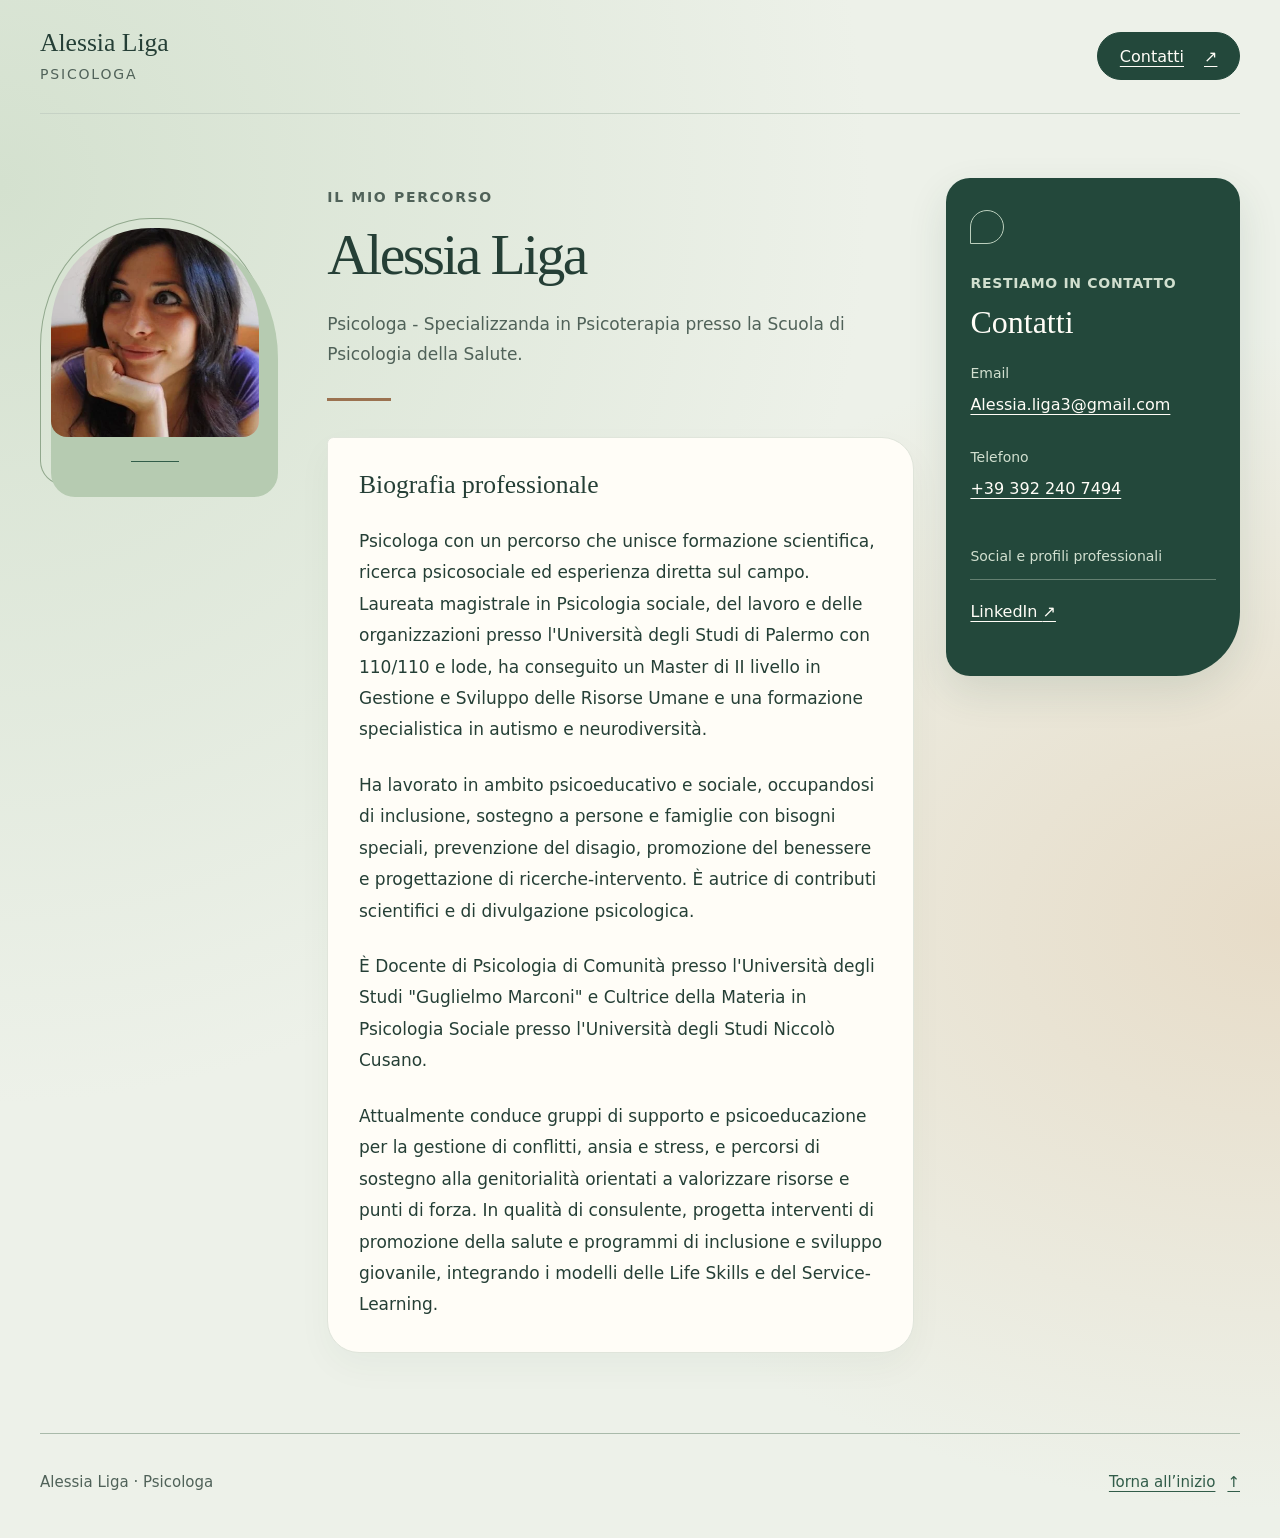
==== src/main/resources/static/index.html @ f7a35249 "Refine visual design and improve accessibility and image performance" ====
<!DOCTYPE html>
<html lang="it">
<head>
    <meta charset="UTF-8">
    <meta name="viewport" content="width=device-width, initial-scale=1.0">
    <meta name="description" content="Alessia Liga, Psicologa e Specializzanda in Psicoterapia presso la Scuola di Psicologia della Salute. Biografia professionale e contatti.">
    <title>Alessia Liga | Psicologa</title>
    <link rel="stylesheet" href="assets/css/style.css">
</head>

<body>

    <a class="skip-link" href="#biografia">Vai alla biografia</a>

    <header class="site-header page-width">
        <a class="wordmark" href="./" aria-label="Alessia Liga, pagina iniziale">Alessia Liga<span>Psicologa</span></a>
        <a class="contact-shortcut" href="#contatti">Contatti <span aria-hidden="true">↗</span></a>
    </header>

    <main class="profile page-width" id="contenuto">
        <figure class="portrait">
            <picture>
                <source srcset="assets/images/alessia-liga.webp" type="image/webp">
                <img src="assets/images/alessia-liga.jpg" alt="Ritratto di Alessia Liga" width="400" height="400" fetchpriority="high" decoding="async">
            </picture>
        </figure>

        <article class="biography" aria-labelledby="nome">
            <header class="profile-heading">
                <p class="eyebrow">Il mio percorso</p>
                <h1 id="nome">Alessia Liga</h1>
                <p class="qualification">Psicologa - Specializzanda in Psicoterapia presso la Scuola di Psicologia della Salute.</p>
            </header>

            <section id="biografia" aria-labelledby="titolo-biografia" tabindex="-1">
                <h2 id="titolo-biografia">Biografia professionale</h2>
                <p>Psicologa con un percorso che unisce formazione scientifica, ricerca psicosociale ed esperienza diretta sul campo. Laureata magistrale in Psicologia sociale, del lavoro e delle organizzazioni presso l'Università degli Studi di Palermo con 110/110 e lode, ha conseguito un Master di II livello in Gestione e Sviluppo delle Risorse Umane e una formazione specialistica in autismo e neurodiversità.</p>
                <p>Ha lavorato in ambito psicoeducativo e sociale, occupandosi di inclusione, sostegno a persone e famiglie con bisogni speciali, prevenzione del disagio, promozione del benessere e progettazione di ricerche-intervento. È autrice di contributi scientifici e di divulgazione psicologica.</p>
                <p>È Docente di Psicologia di Comunità presso l'Università degli Studi "Guglielmo Marconi" e Cultrice della Materia in Psicologia Sociale presso l'Università degli Studi Niccolò Cusano.</p>
                <p>Attualmente conduce gruppi di supporto e psicoeducazione per la gestione di conflitti, ansia e stress, e percorsi di sostegno alla genitorialità orientati a valorizzare risorse e punti di forza. In qualità di consulente, progetta interventi di promozione della salute e programmi di inclusione e sviluppo giovanile, integrando i modelli delle Life Skills e del Service-Learning.</p>
            </section>
        </article>

        <aside class="contacts" id="contatti" aria-labelledby="titolo-contatti" tabindex="-1">
            <p class="eyebrow">Restiamo in contatto</p>
            <h2 id="titolo-contatti">Contatti</h2>
            <dl class="contact-list">
                <div><dt>Email</dt><dd><a href="mailto:Alessia.liga3@gmail.com">Alessia.liga3@gmail.com</a></dd></div>
                <div><dt>Telefono</dt><dd><a href="tel:+393922407494">+39 392 240 7494</a></dd></div>
            </dl>
            <h3>Social e profili professionali</h3>
            <ul class="social-list">
                <li><a href="https://www.linkedin.com/in/alessia-liga-a057b985/">LinkedIn <span aria-hidden="true">↗</span></a></li>
            </ul>
        </aside>
    </main>

    <footer class="site-footer page-width">
        <p>Alessia Liga <span aria-hidden="true">·</span> Psicologa</p>
        <a href="#nome">Torna all’inizio <span aria-hidden="true">↑</span></a>
    </footer>

</body>
</html>
---- src/main/resources/static/assets/css/style.css ----
﻿:root {
 color-scheme: light;
 --background: #edf1e9;
 --surface: #fffdf7;
 --text: #253f36;
 --muted: #506259;
 --accent: #315c49;
 --border: #c6d2c5;
 --forest: #23483b;
 font-family: system-ui, -apple-system, "Segoe UI", sans-serif;
 color: var(--text);
 background: var(--background);
 font-synthesis: none;
}
* { box-sizing: border-box; }
body { margin: 0; background: radial-gradient(ellipse at 0 12%, #d4e1cf 0, transparent 48%), radial-gradient(ellipse at 100% 60%, #e7dcc8 0, transparent 45%); }
a { color: var(--accent); text-underline-offset: .25em; text-decoration-thickness: 1px; }
a:hover { text-decoration-thickness: 2px; }
:focus-visible { outline: 3px solid currentColor; outline-offset: 5px; }
[id] { scroll-margin-top: 9rem; }
.page-width { width: min(100% - 5rem, 80rem); margin-inline: auto; }
.skip-link { position: fixed; top: 1rem; left: 1rem; z-index: 10; padding: 1rem; background: var(--forest); color: white; transform: translateY(-200%); }
.skip-link:focus { transform: translateY(0); }
.site-header { display: flex; flex-wrap: wrap; align-items: center; justify-content: space-between; gap: 1rem; padding-block: 1.75rem; border-bottom: 1px solid var(--border); }
.wordmark { font: 1.6rem/1.2 Georgia, serif; color: var(--text); text-decoration: none; }
.wordmark span { display: block; margin-top: .4rem; font: .875rem/1.4 system-ui, sans-serif; letter-spacing: .13em; text-transform: uppercase; color: var(--muted); }
.contact-shortcut { display: inline-flex; align-items: center; gap: 1.25rem; min-height: 48px; padding: .7rem 1.35rem; border: 1px solid var(--forest); border-radius: 100px; background: var(--forest); color: #fffdf7; font-size: 1rem; }
.contact-shortcut:hover { background: #315c49; }
.profile { display: grid; grid-template-columns: minmax(0, 1fr) minmax(0, 2.3fr) minmax(0, 1.15fr); gap: clamp(1.5rem, 2.5vw, 2.5rem); align-items: start; padding-block: 4rem 5rem; }
.profile > * { min-width: 0; }
.portrait { position: relative; isolation: isolate; width: 90%; margin: 2.5rem 0 0; padding: .6rem; border: 1px solid #91a88d; border-radius: 48% 48% 1.5rem 1.5rem; }
.portrait::before { content: ''; position: absolute; z-index: -1; inset: .8rem -.6rem -.8rem .6rem; border-radius: inherit; background: #b6cbb1; }
.portrait::after { content: ''; display: block; width: 3rem; height: 1px; background: var(--accent); margin: 1.5rem auto .8rem; }
.portrait img { display: block; width: 100%; height: auto; aspect-ratio: 1; border-radius: 48% 48% 1rem 1rem; }
.eyebrow { margin: 0 0 1rem; color: var(--muted); font-size: .875rem; font-weight: 600; letter-spacing: .12em; text-transform: uppercase; line-height: 1.6; }
h1, h2 { font-family: Georgia, "Times New Roman", serif; font-weight: 400; }
h1 { margin: 0 0 1.5rem; font-size: clamp(2.75rem, 4.5vw, 4.2rem); letter-spacing: -.045em; line-height: 1.08; }
.qualification { margin: 0; color: var(--muted); font-size: 1.0625rem; line-height: 1.75; }
.profile-heading { padding: .5rem 0 2.25rem; }
.profile-heading::after { content: ''; display: block; width: 4rem; height: 3px; background: #9b7250; margin-top: 1.75rem; }
.biography section { padding: clamp(1.25rem, 2.4vw, 2rem); border: 1px solid #e0e5db; border-radius: .4rem 2rem 2rem 2rem; background: var(--surface); box-shadow: 0 14px 35px rgb(35 72 59 / 4%); }
.biography h2 { font-size: 1.6rem; margin: 0 0 1.5rem; line-height: 1.3; }
.biography section p { font-size: 1.0625rem; line-height: 1.85; margin: 0 0 1.5rem; }
.biography section p:last-child { margin-bottom: 0; }
.contacts { position: relative; padding: 2rem 1.5rem; border-radius: 1.5rem 1.5rem 4rem 1.5rem; background: var(--forest); color: #fffdf7; overflow-wrap: anywhere; box-shadow: 0 16px 40px rgb(35 72 59 / 12%); }
.contacts::before { content: ''; display: block; width: 2rem; height: 2rem; border: 1px solid #bbcfbd; border-radius: 50% 50% 50% 0; margin-bottom: 1.75rem; }
.contacts .eyebrow { color: #d1dfcf; letter-spacing: .05em; margin-bottom: .6rem; }
.contacts h2 { font-size: 2rem; margin: 0 0 1rem; }
.contacts a { color: #fffdf7; }
.contact-list { margin: 1.5rem 0 2rem; }
.contact-list > div + div { margin-top: 1.25rem; }
.contact-list dt { font-weight: 500; color: #d1dfcf; font-size: .875rem; }
.contact-list dd { margin: 0; font-size: 1rem; line-height: 1.6; }
.contacts h3 { margin: 0; font-size: .875rem; font-weight: 500; line-height: 1.6; color: #d1dfcf; }
.social-list { margin: .75rem 0 0; padding: 0; list-style: none; }
.social-list li { padding-block: .5rem; border-top: 1px solid #648071; font-size: 1rem; line-height: 1.5; }
.contact-list a, .social-list a { display: block; align-content: center; min-height: 48px; max-width: 100%; padding-block: .6rem; overflow-wrap: anywhere; }
.site-footer { display: flex; justify-content: space-between; align-items: center; flex-wrap: wrap; gap: 1rem; padding-block: 1.5rem 2rem; border-top: 1px solid #a9baaa; font-size: .9375rem; color: var(--muted); }
.site-footer p { margin: 0; }
.site-footer a { display: inline-flex; align-items: center; gap: .75rem; min-height: 48px; }
@media (max-width: 68.75rem) {
 .profile { grid-template-columns: minmax(0, 1fr) minmax(0, 2.3fr); padding-top: 3rem; }
 .contacts { grid-column: 1 / -1; padding: 2rem; }
 .contact-list { display: flex; flex-wrap: wrap; gap: 1.5rem 3rem; }
 .contact-list > div + div { margin-top: 0; }
 .social-list { display: grid; grid-template-columns: repeat(auto-fit, minmax(min(100%, 12rem), 1fr)); gap: 1.5rem; }
}
@media (max-width: 47.5rem) {
 .page-width { width: calc(100% - 2.5rem); }
 .site-header { position: sticky; top: 0; z-index: 2; padding-block: .85rem; background: var(--background); box-shadow: 0 0 0 1.25rem var(--background); }
 .wordmark { font-size: 1.25rem; }
 .wordmark span { font-size: .875rem; }
 .contact-shortcut { gap: .5rem; padding-inline: 1rem; }
 .profile { grid-template-columns: minmax(0, 1fr); gap: 2.25rem; padding-block: 2rem 3rem; }
 .portrait { width: min(85%, 17rem); margin: .5rem auto 1rem; }
 .profile-heading { padding-bottom: 2rem; }
 h1 { font-size: clamp(2.6rem, 10vw, 3.5rem); }
 .contacts { grid-column: auto; padding: 1.75rem; }
 .contact-list { display: block; }
 .contact-list > div + div { margin-top: 1.25rem; }
 .social-list { display: block; }
 .site-footer { align-items: flex-start; }
}
@media (max-width: 25rem) { .site-header { position: static; } }
@media (prefers-reduced-motion: no-preference) { html { scroll-behavior: smooth; } a { transition: background-color .15s, color .15s; } }
@media (forced-colors: active) { .contacts, .biography section { border: 1px solid CanvasText; } .portrait::before, .portrait::after { display: none; } }
@media print {
 body { background: white; }
 .site-header, .skip-link, .site-footer a { display: none; }
 .page-width { width: 100%; }
 .profile { display: block; padding: 0; }
 .portrait { width: 10rem; margin: 0 0 2rem; }
 .biography section, .contacts { background: white; color: black; box-shadow: none; border: 1px solid #555; }
 .contacts { margin-top: 2rem; break-inside: avoid; }
 .contacts a, .contacts .eyebrow, .contacts dt, .contacts h3 { color: black; }
}
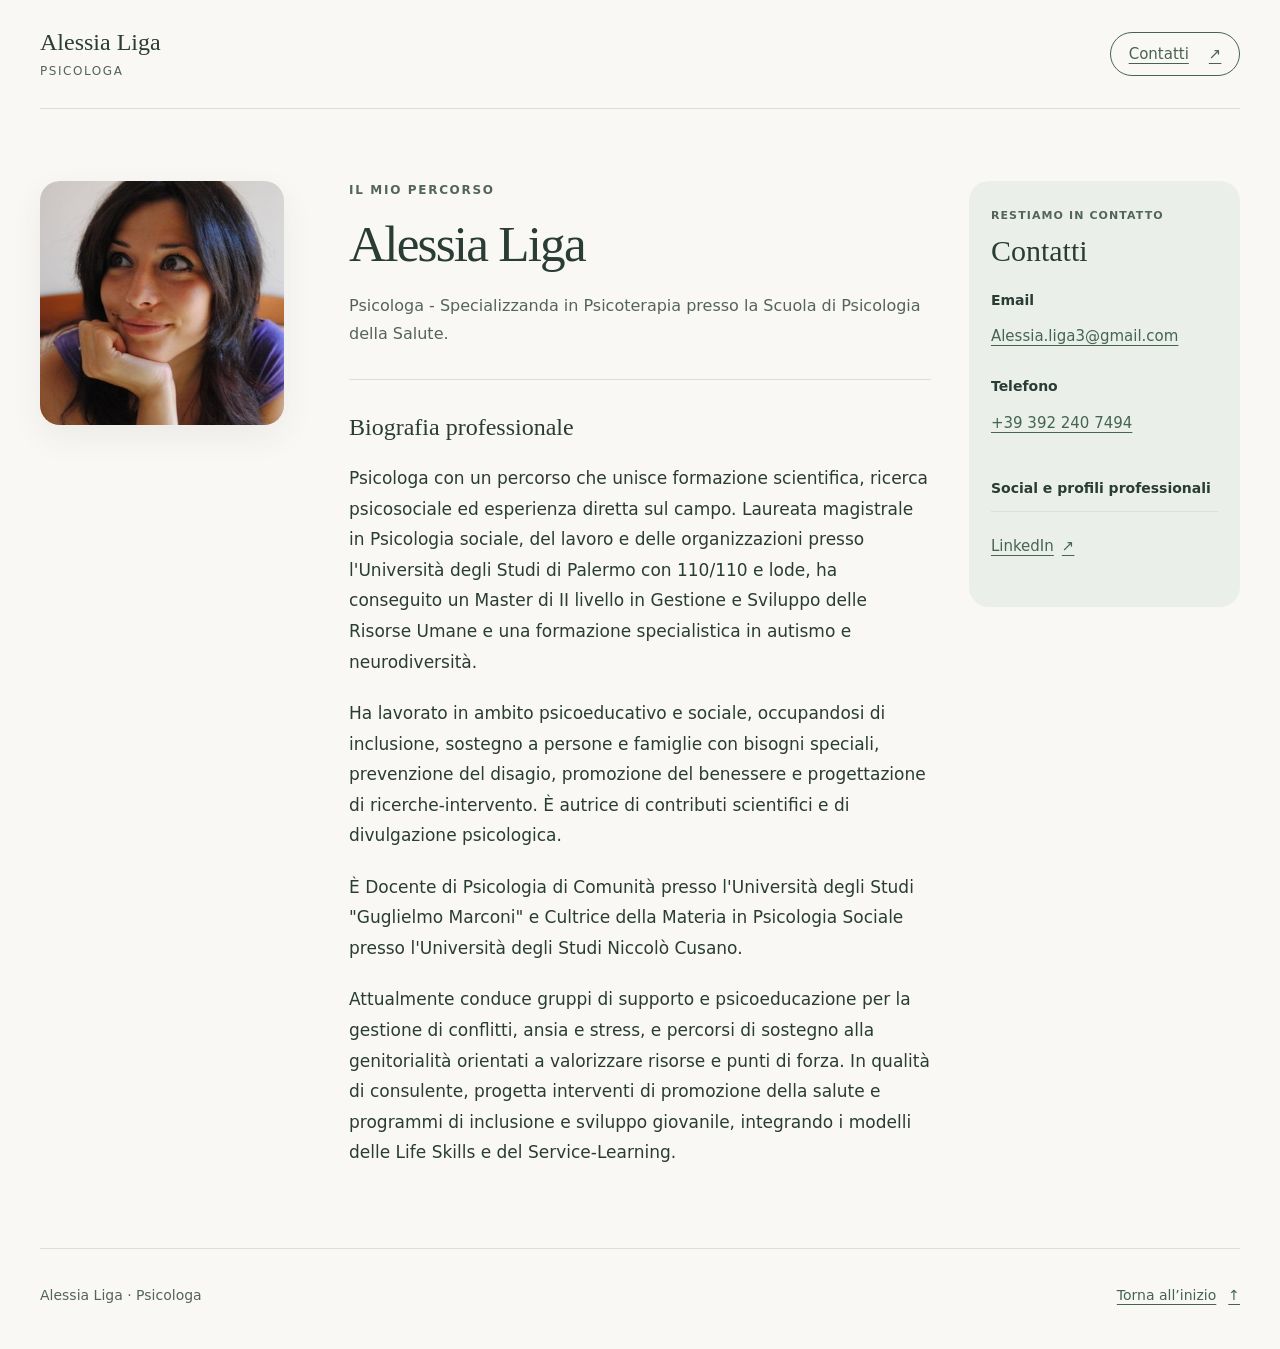
==== commit 0d614ad5: "Revert "Refine visual design and improve accessibility and image performance" This reverts commit f7" ====
--- a/src/main/resources/static/index.html
+++ b/src/main/resources/static/index.html
@@ -19,10 +19,7 @@
 
     <main class="profile page-width" id="contenuto">
         <figure class="portrait">
-            <picture>
-                <source srcset="assets/images/alessia-liga.webp" type="image/webp">
-                <img src="assets/images/alessia-liga.jpg" alt="Ritratto di Alessia Liga" width="400" height="400" fetchpriority="high" decoding="async">
-            </picture>
+            <img src="assets/images/alessia-liga.jpg" alt="Alessia Liga" width="400" height="400" fetchpriority="high">
         </figure>
 
         <article class="biography" aria-labelledby="nome">
--- a/src/main/resources/static/assets/css/style.css
+++ b/src/main/resources/static/assets/css/style.css
@@ -1,96 +1,158 @@
-﻿:root {
- color-scheme: light;
- --background: #edf1e9;
- --surface: #fffdf7;
- --text: #253f36;
- --muted: #506259;
- --accent: #315c49;
- --border: #c6d2c5;
- --forest: #23483b;
- font-family: system-ui, -apple-system, "Segoe UI", sans-serif;
- color: var(--text);
- background: var(--background);
- font-synthesis: none;
+:root {
+    color-scheme: light;
+    --background: #faf8f4;
+    --surface: #eaf0e9;
+    --text: #293c35;
+    --muted: #53645d;
+    --accent: #456454;
+    --border: #d8e0d8;
+    font-family: system-ui, -apple-system, "Segoe UI", sans-serif;
+    color: var(--text);
+    background: var(--background);
+    font-synthesis: none;
 }
+
 * { box-sizing: border-box; }
-body { margin: 0; background: radial-gradient(ellipse at 0 12%, #d4e1cf 0, transparent 48%), radial-gradient(ellipse at 100% 60%, #e7dcc8 0, transparent 45%); }
-a { color: var(--accent); text-underline-offset: .25em; text-decoration-thickness: 1px; }
+body { margin: 0; }
+a { color: var(--accent); text-underline-offset: .25em; }
 a:hover { text-decoration-thickness: 2px; }
-:focus-visible { outline: 3px solid currentColor; outline-offset: 5px; }
-[id] { scroll-margin-top: 9rem; }
-.page-width { width: min(100% - 5rem, 80rem); margin-inline: auto; }
-.skip-link { position: fixed; top: 1rem; left: 1rem; z-index: 10; padding: 1rem; background: var(--forest); color: white; transform: translateY(-200%); }
+:focus-visible { outline: 2px solid var(--accent); outline-offset: 6px; }
+[id] { scroll-margin-top: 7rem; }
+.page-width { width: min(100% - 5rem, 77.5rem); margin-inline: auto; }
+
+.skip-link {
+    position: fixed;
+    top: 1rem;
+    left: 1rem;
+    z-index: 10;
+    padding: .8rem 1rem;
+    background: var(--text);
+    color: white;
+    transform: translateY(-200%);
+}
 .skip-link:focus { transform: translateY(0); }
-.site-header { display: flex; flex-wrap: wrap; align-items: center; justify-content: space-between; gap: 1rem; padding-block: 1.75rem; border-bottom: 1px solid var(--border); }
-.wordmark { font: 1.6rem/1.2 Georgia, serif; color: var(--text); text-decoration: none; }
-.wordmark span { display: block; margin-top: .4rem; font: .875rem/1.4 system-ui, sans-serif; letter-spacing: .13em; text-transform: uppercase; color: var(--muted); }
-.contact-shortcut { display: inline-flex; align-items: center; gap: 1.25rem; min-height: 48px; padding: .7rem 1.35rem; border: 1px solid var(--forest); border-radius: 100px; background: var(--forest); color: #fffdf7; font-size: 1rem; }
-.contact-shortcut:hover { background: #315c49; }
-.profile { display: grid; grid-template-columns: minmax(0, 1fr) minmax(0, 2.3fr) minmax(0, 1.15fr); gap: clamp(1.5rem, 2.5vw, 2.5rem); align-items: start; padding-block: 4rem 5rem; }
+
+.site-header {
+    display: flex;
+    flex-wrap: wrap;
+    align-items: center;
+    justify-content: space-between;
+    gap: 1rem;
+    padding-block: 1.75rem;
+    border-bottom: 1px solid var(--border);
+}
+.wordmark {
+    font: 1.5rem/1.2 Georgia, "Times New Roman", serif;
+    color: var(--text);
+    text-decoration: none;
+}
+.wordmark span {
+    display: block;
+    margin-top: .4rem;
+    font: .75rem/1.4 system-ui, sans-serif;
+    letter-spacing: .13em;
+    text-transform: uppercase;
+    color: var(--muted);
+}
+.contact-shortcut {
+    display: inline-flex;
+    align-items: center;
+    gap: 1.25rem;
+    min-height: 44px;
+    padding: .6rem 1.1rem;
+    border: 1px solid var(--accent);
+    border-radius: 100px;
+    font-size: .9375rem;
+}
+.contact-shortcut:hover { background: var(--surface); }
+
+.profile {
+    display: grid;
+    grid-template-columns: minmax(0, 1fr) minmax(0, 2.15fr) minmax(0, 1fr);
+    gap: clamp(1.5rem, 3vw, 2.5rem);
+    align-items: start;
+    padding-block: 4.5rem 5rem;
+}
 .profile > * { min-width: 0; }
-.portrait { position: relative; isolation: isolate; width: 90%; margin: 2.5rem 0 0; padding: .6rem; border: 1px solid #91a88d; border-radius: 48% 48% 1.5rem 1.5rem; }
-.portrait::before { content: ''; position: absolute; z-index: -1; inset: .8rem -.6rem -.8rem .6rem; border-radius: inherit; background: #b6cbb1; }
-.portrait::after { content: ''; display: block; width: 3rem; height: 1px; background: var(--accent); margin: 1.5rem auto .8rem; }
-.portrait img { display: block; width: 100%; height: auto; aspect-ratio: 1; border-radius: 48% 48% 1rem 1rem; }
-.eyebrow { margin: 0 0 1rem; color: var(--muted); font-size: .875rem; font-weight: 600; letter-spacing: .12em; text-transform: uppercase; line-height: 1.6; }
+.portrait { width: 90%; margin: 0; }
+.portrait img {
+    display: block;
+    width: 100%;
+    height: auto;
+    aspect-ratio: 1;
+    border-radius: 1.25rem;
+    box-shadow: 0 12px 32px rgb(41 60 53 / 7%);
+}
+.eyebrow {
+    margin: 0 0 1rem;
+    color: var(--muted);
+    font-size: .75rem;
+    font-weight: 600;
+    letter-spacing: .14em;
+    text-transform: uppercase;
+    line-height: 1.6;
+}
 h1, h2 { font-family: Georgia, "Times New Roman", serif; font-weight: 400; }
-h1 { margin: 0 0 1.5rem; font-size: clamp(2.75rem, 4.5vw, 4.2rem); letter-spacing: -.045em; line-height: 1.08; }
-.qualification { margin: 0; color: var(--muted); font-size: 1.0625rem; line-height: 1.75; }
-.profile-heading { padding: .5rem 0 2.25rem; }
-.profile-heading::after { content: ''; display: block; width: 4rem; height: 3px; background: #9b7250; margin-top: 1.75rem; }
-.biography section { padding: clamp(1.25rem, 2.4vw, 2rem); border: 1px solid #e0e5db; border-radius: .4rem 2rem 2rem 2rem; background: var(--surface); box-shadow: 0 14px 35px rgb(35 72 59 / 4%); }
-.biography h2 { font-size: 1.6rem; margin: 0 0 1.5rem; line-height: 1.3; }
-.biography section p { font-size: 1.0625rem; line-height: 1.85; margin: 0 0 1.5rem; }
+h1 {
+    margin: 0 0 1.25rem;
+    font-size: clamp(2.25rem, 4vw, 3.25rem);
+    letter-spacing: -.035em;
+    line-height: 1.1;
+}
+.qualification { margin: 0; color: var(--muted); font-size: 1rem; line-height: 1.7; }
+.profile-heading { padding-bottom: 2rem; margin-bottom: 2rem; border-bottom: 1px solid var(--border); }
+.biography h2 { font-size: 1.5rem; margin: 0 0 1.25rem; line-height: 1.3; }
+.biography section p { font-size: 1.0625rem; line-height: 1.8; margin: 0 0 1.3rem; }
 .biography section p:last-child { margin-bottom: 0; }
-.contacts { position: relative; padding: 2rem 1.5rem; border-radius: 1.5rem 1.5rem 4rem 1.5rem; background: var(--forest); color: #fffdf7; overflow-wrap: anywhere; box-shadow: 0 16px 40px rgb(35 72 59 / 12%); }
-.contacts::before { content: ''; display: block; width: 2rem; height: 2rem; border: 1px solid #bbcfbd; border-radius: 50% 50% 50% 0; margin-bottom: 1.75rem; }
-.contacts .eyebrow { color: #d1dfcf; letter-spacing: .05em; margin-bottom: .6rem; }
-.contacts h2 { font-size: 2rem; margin: 0 0 1rem; }
-.contacts a { color: #fffdf7; }
+
+.contacts { padding: 1.6rem 1.35rem; border-radius: 1.25rem; background: var(--surface); overflow-wrap: anywhere; }
+.contacts .eyebrow { font-size: .6875rem; letter-spacing: .1em; margin-bottom: .6rem; }
+.contacts h2 { font-size: 1.875rem; margin: 0 0 1rem; }
 .contact-list { margin: 1.5rem 0 2rem; }
 .contact-list > div + div { margin-top: 1.25rem; }
-.contact-list dt { font-weight: 500; color: #d1dfcf; font-size: .875rem; }
-.contact-list dd { margin: 0; font-size: 1rem; line-height: 1.6; }
-.contacts h3 { margin: 0; font-size: .875rem; font-weight: 500; line-height: 1.6; color: #d1dfcf; }
+.contact-list dt { font-weight: 600; font-size: .875rem; margin-bottom: .4rem; }
+.contact-list dd { margin: 0; font-size: .9375rem; line-height: 1.6; }
+.contacts h3 { margin: 0; font-size: .875rem; font-weight: 600; line-height: 1.6; }
 .social-list { margin: .75rem 0 0; padding: 0; list-style: none; }
-.social-list li { padding-block: .5rem; border-top: 1px solid #648071; font-size: 1rem; line-height: 1.5; }
-.contact-list a, .social-list a { display: block; align-content: center; min-height: 48px; max-width: 100%; padding-block: .6rem; overflow-wrap: anywhere; }
-.site-footer { display: flex; justify-content: space-between; align-items: center; flex-wrap: wrap; gap: 1rem; padding-block: 1.5rem 2rem; border-top: 1px solid #a9baaa; font-size: .9375rem; color: var(--muted); }
+.social-list li { padding-block: .8rem; border-top: 1px solid var(--border); font-size: .9375rem; line-height: 1.5; }
+.contact-list a, .social-list a { display: inline-flex; align-items: center; min-height: 44px; max-width: 100%; gap: .5rem; overflow-wrap: anywhere; }
+
+.site-footer { display: flex; justify-content: space-between; align-items: center; flex-wrap: wrap; gap: 1rem; padding-block: 1.5rem 2rem; border-top: 1px solid var(--border); font-size: .875rem; color: var(--muted); }
 .site-footer p { margin: 0; }
-.site-footer a { display: inline-flex; align-items: center; gap: .75rem; min-height: 48px; }
+.site-footer a { display: inline-flex; align-items: center; gap: .75rem; min-height: 44px; }
+
 @media (max-width: 68.75rem) {
- .profile { grid-template-columns: minmax(0, 1fr) minmax(0, 2.3fr); padding-top: 3rem; }
- .contacts { grid-column: 1 / -1; padding: 2rem; }
- .contact-list { display: flex; flex-wrap: wrap; gap: 1.5rem 3rem; }
- .contact-list > div + div { margin-top: 0; }
- .social-list { display: grid; grid-template-columns: repeat(auto-fit, minmax(min(100%, 12rem), 1fr)); gap: 1.5rem; }
+    .profile { grid-template-columns: minmax(0, 1fr) minmax(0, 2.15fr); padding-top: 3rem; }
+    .contacts { grid-column: 1 / -1; padding: 2rem; }
+    .contact-list { display: flex; flex-wrap: wrap; gap: 1.5rem 3rem; }
+    .contact-list > div + div { margin-top: 0; }
+    .social-list { display: grid; grid-template-columns: repeat(3, minmax(0, 1fr)); gap: 1.5rem; }
 }
+
 @media (max-width: 47.5rem) {
- .page-width { width: calc(100% - 2.5rem); }
- .site-header { position: sticky; top: 0; z-index: 2; padding-block: .85rem; background: var(--background); box-shadow: 0 0 0 1.25rem var(--background); }
- .wordmark { font-size: 1.25rem; }
- .wordmark span { font-size: .875rem; }
- .contact-shortcut { gap: .5rem; padding-inline: 1rem; }
- .profile { grid-template-columns: minmax(0, 1fr); gap: 2.25rem; padding-block: 2rem 3rem; }
- .portrait { width: min(85%, 17rem); margin: .5rem auto 1rem; }
- .profile-heading { padding-bottom: 2rem; }
- h1 { font-size: clamp(2.6rem, 10vw, 3.5rem); }
- .contacts { grid-column: auto; padding: 1.75rem; }
- .contact-list { display: block; }
- .contact-list > div + div { margin-top: 1.25rem; }
- .social-list { display: block; }
- .site-footer { align-items: flex-start; }
+    .page-width { width: calc(100% - 2.5rem); }
+    .site-header { position: sticky; top: 0; z-index: 2; padding-block: 1rem; background: var(--background); }
+    .wordmark { font-size: 1.25rem; }
+    .contact-shortcut { gap: .75rem; padding-inline: .85rem; }
+    .profile { grid-template-columns: minmax(0, 1fr); gap: 2.25rem; padding-block: 2rem 3rem; }
+    .portrait { width: min(90%, 18rem); margin-inline: auto; }
+    .profile-heading { padding-bottom: 1.5rem; margin-bottom: 1.5rem; }
+    h1 { font-size: 2.5rem; }
+    .contacts { grid-column: auto; padding: 1.5rem; }
+    .contact-list { display: block; }
+    .contact-list > div + div { margin-top: 1.25rem; }
+    .social-list { display: block; }
+    .site-footer { align-items: flex-start; }
 }
-@media (max-width: 25rem) { .site-header { position: static; } }
-@media (prefers-reduced-motion: no-preference) { html { scroll-behavior: smooth; } a { transition: background-color .15s, color .15s; } }
-@media (forced-colors: active) { .contacts, .biography section { border: 1px solid CanvasText; } .portrait::before, .portrait::after { display: none; } }
+
+@media (prefers-reduced-motion: no-preference) {
+    html { scroll-behavior: smooth; }
+}
+
 @media print {
- body { background: white; }
- .site-header, .skip-link, .site-footer a { display: none; }
- .page-width { width: 100%; }
- .profile { display: block; padding: 0; }
- .portrait { width: 10rem; margin: 0 0 2rem; }
- .biography section, .contacts { background: white; color: black; box-shadow: none; border: 1px solid #555; }
- .contacts { margin-top: 2rem; break-inside: avoid; }
- .contacts a, .contacts .eyebrow, .contacts dt, .contacts h3 { color: black; }
+    .site-header, .skip-link, .site-footer a { display: none; }
+    .page-width { width: 100%; }
+    .profile { display: block; padding: 0; }
+    .portrait { width: 10rem; margin: 0 0 2rem; }
+    .contacts { margin-top: 2rem; break-inside: avoid; }
 }
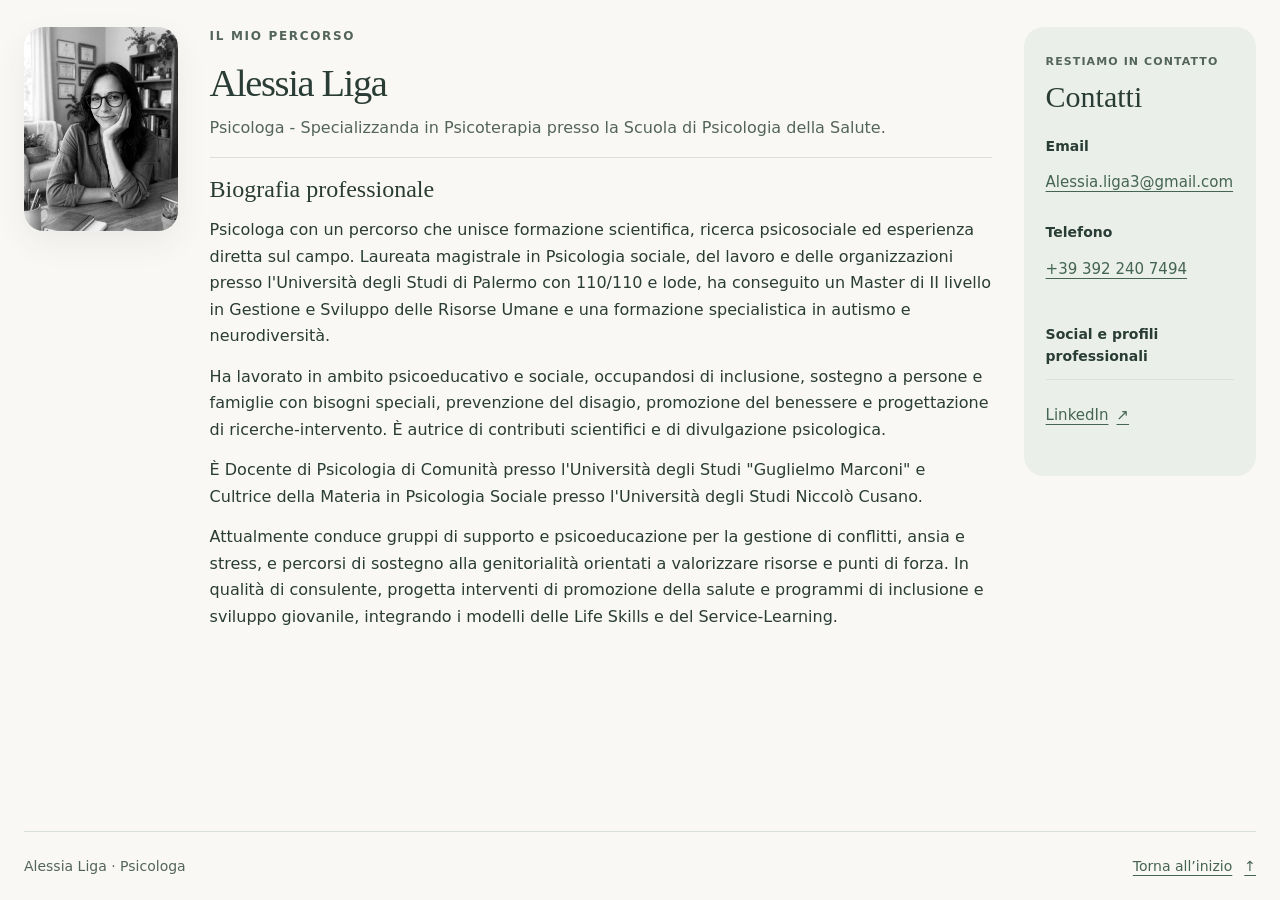
==== commit 65992dd3: "Use black-and-white portrait and compact headerless desktop layout" ====
--- a/src/main/resources/static/index.html
+++ b/src/main/resources/static/index.html
@@ -12,14 +12,9 @@
 
     <a class="skip-link" href="#biografia">Vai alla biografia</a>
 
-    <header class="site-header page-width">
-        <a class="wordmark" href="./" aria-label="Alessia Liga, pagina iniziale">Alessia Liga<span>Psicologa</span></a>
-        <a class="contact-shortcut" href="#contatti">Contatti <span aria-hidden="true">↗</span></a>
-    </header>
-
-    <main class="profile page-width" id="contenuto">
+<main class="profile page-width" id="contenuto">
         <figure class="portrait">
-            <img src="assets/images/alessia-liga.jpg" alt="Alessia Liga" width="400" height="400" fetchpriority="high">
+            <img src="assets/images/alessia-liga-bn.jpeg" alt="Alessia Liga" width="1207" height="1600" fetchpriority="high">
         </figure>
 
         <article class="biography" aria-labelledby="nome">
--- a/src/main/resources/static/assets/css/style.css
+++ b/src/main/resources/static/assets/css/style.css
@@ -13,12 +13,12 @@
 }
 
 * { box-sizing: border-box; }
-body { margin: 0; }
+body { margin: 0; min-height: 100svh; display: flex; flex-direction: column; }
 a { color: var(--accent); text-underline-offset: .25em; }
 a:hover { text-decoration-thickness: 2px; }
 :focus-visible { outline: 2px solid var(--accent); outline-offset: 6px; }
-[id] { scroll-margin-top: 7rem; }
-.page-width { width: min(100% - 5rem, 77.5rem); margin-inline: auto; }
+[id] { scroll-margin-top: 1rem; }
+.page-width { width: min(100% - 3rem, 96rem); margin-inline: auto; }
 
 .skip-link {
     position: fixed;
@@ -32,54 +32,21 @@
 }
 .skip-link:focus { transform: translateY(0); }
 
-.site-header {
-    display: flex;
-    flex-wrap: wrap;
-    align-items: center;
-    justify-content: space-between;
-    gap: 1rem;
-    padding-block: 1.75rem;
-    border-bottom: 1px solid var(--border);
-}
-.wordmark {
-    font: 1.5rem/1.2 Georgia, "Times New Roman", serif;
-    color: var(--text);
-    text-decoration: none;
-}
-.wordmark span {
-    display: block;
-    margin-top: .4rem;
-    font: .75rem/1.4 system-ui, sans-serif;
-    letter-spacing: .13em;
-    text-transform: uppercase;
-    color: var(--muted);
-}
-.contact-shortcut {
-    display: inline-flex;
-    align-items: center;
-    gap: 1.25rem;
-    min-height: 44px;
-    padding: .6rem 1.1rem;
-    border: 1px solid var(--accent);
-    border-radius: 100px;
-    font-size: .9375rem;
-}
-.contact-shortcut:hover { background: var(--surface); }
-
 .profile {
     display: grid;
-    grid-template-columns: minmax(0, 1fr) minmax(0, 2.15fr) minmax(0, 1fr);
-    gap: clamp(1.5rem, 3vw, 2.5rem);
+    grid-template-columns: clamp(8rem, 12vw, 11rem) minmax(0, 1fr) 14.5rem;
+    gap: clamp(1.25rem, 2.5vw, 2rem);
     align-items: start;
-    padding-block: 4.5rem 5rem;
+    padding-block: clamp(1rem, 3vh, 2.5rem);
+    flex: 1;
 }
 .profile > * { min-width: 0; }
-.portrait { width: 90%; margin: 0; }
+.portrait { width: 100%; max-width: 10.5rem; margin: 0; }
 .portrait img {
     display: block;
     width: 100%;
     height: auto;
-    aspect-ratio: 1;
+
     border-radius: 1.25rem;
     box-shadow: 0 12px 32px rgb(41 60 53 / 7%);
 }
@@ -94,15 +61,15 @@
 }
 h1, h2 { font-family: Georgia, "Times New Roman", serif; font-weight: 400; }
 h1 {
-    margin: 0 0 1.25rem;
-    font-size: clamp(2.25rem, 4vw, 3.25rem);
+    margin: 0 0 .75rem;
+    font-size: clamp(2rem, 3vw, 2.75rem);
     letter-spacing: -.035em;
     line-height: 1.1;
 }
-.qualification { margin: 0; color: var(--muted); font-size: 1rem; line-height: 1.7; }
-.profile-heading { padding-bottom: 2rem; margin-bottom: 2rem; border-bottom: 1px solid var(--border); }
-.biography h2 { font-size: 1.5rem; margin: 0 0 1.25rem; line-height: 1.3; }
-.biography section p { font-size: 1.0625rem; line-height: 1.8; margin: 0 0 1.3rem; }
+.qualification { margin: 0; color: var(--muted); font-size: 1rem; line-height: 1.55; }
+.profile-heading { padding-bottom: 1rem; margin-bottom: 1rem; border-bottom: 1px solid var(--border); }
+.biography h2 { font-size: 1.5rem; margin: 0 0 .75rem; line-height: 1.3; }
+.biography section p { font-size: 1rem; line-height: 1.65; margin: 0 0 .9rem; }
 .biography section p:last-child { margin-bottom: 0; }
 
 .contacts { padding: 1.6rem 1.35rem; border-radius: 1.25rem; background: var(--surface); overflow-wrap: anywhere; }
@@ -117,32 +84,29 @@
 .social-list li { padding-block: .8rem; border-top: 1px solid var(--border); font-size: .9375rem; line-height: 1.5; }
 .contact-list a, .social-list a { display: inline-flex; align-items: center; min-height: 44px; max-width: 100%; gap: .5rem; overflow-wrap: anywhere; }
 
-.site-footer { display: flex; justify-content: space-between; align-items: center; flex-wrap: wrap; gap: 1rem; padding-block: 1.5rem 2rem; border-top: 1px solid var(--border); font-size: .875rem; color: var(--muted); }
+.site-footer { display: flex; justify-content: space-between; align-items: center; flex-wrap: wrap; gap: 1rem; padding-block: .75rem; border-top: 1px solid var(--border); font-size: .875rem; color: var(--muted); }
 .site-footer p { margin: 0; }
 .site-footer a { display: inline-flex; align-items: center; gap: .75rem; min-height: 44px; }
 
-@media (max-width: 68.75rem) {
-    .profile { grid-template-columns: minmax(0, 1fr) minmax(0, 2.15fr); padding-top: 3rem; }
-    .contacts { grid-column: 1 / -1; padding: 2rem; }
-    .contact-list { display: flex; flex-wrap: wrap; gap: 1.5rem 3rem; }
-    .contact-list > div + div { margin-top: 0; }
-    .social-list { display: grid; grid-template-columns: repeat(3, minmax(0, 1fr)); gap: 1.5rem; }
+@media (max-width: 62rem) {
+    .profile { grid-template-columns: minmax(0, 1fr); gap: 1.5rem; }
+    .portrait { width: min(65%, 10rem); margin-inline: auto; }
+    .biography section p { line-height: 1.55; }
+    .site-footer { align-items: flex-start; }
 }
 
-@media (max-width: 47.5rem) {
-    .page-width { width: calc(100% - 2.5rem); }
-    .site-header { position: sticky; top: 0; z-index: 2; padding-block: 1rem; background: var(--background); }
-    .wordmark { font-size: 1.25rem; }
-    .contact-shortcut { gap: .75rem; padding-inline: .85rem; }
-    .profile { grid-template-columns: minmax(0, 1fr); gap: 2.25rem; padding-block: 2rem 3rem; }
-    .portrait { width: min(90%, 18rem); margin-inline: auto; }
-    .profile-heading { padding-bottom: 1.5rem; margin-bottom: 1.5rem; }
-    h1 { font-size: 2.5rem; }
-    .contacts { grid-column: auto; padding: 1.5rem; }
-    .contact-list { display: block; }
-    .contact-list > div + div { margin-top: 1.25rem; }
-    .social-list { display: block; }
-    .site-footer { align-items: flex-start; }
+@media (min-width: 62.01rem) and (max-height: 720px), (min-width: 62.01rem) and (max-width: 75rem) {
+    .profile { padding-block: 1rem; gap: 1.25rem; }
+    .profile-heading { padding-bottom: .6rem; margin-bottom: .6rem; }
+    h1 { font-size: 2rem; margin-bottom: .5rem; }
+    .eyebrow { margin-bottom: .4rem; }
+    .biography h2 { margin-bottom: .6rem; font-size: 1.3rem; }
+    .biography section p { line-height: 1.45; margin-bottom: .65rem; }
+    .site-footer { padding-block: .4rem; }
+}
+
+@media (min-width: 62.01rem) and (max-width: 75rem) {
+    .profile { grid-template-columns: 7.5rem minmax(0, 1fr) 13.5rem; gap: 1rem; }
 }
 
 @media (prefers-reduced-motion: no-preference) {
@@ -150,7 +114,7 @@
 }
 
 @media print {
-    .site-header, .skip-link, .site-footer a { display: none; }
+    .skip-link, .site-footer a { display: none; }
     .page-width { width: 100%; }
     .profile { display: block; padding: 0; }
     .portrait { width: 10rem; margin: 0 0 2rem; }
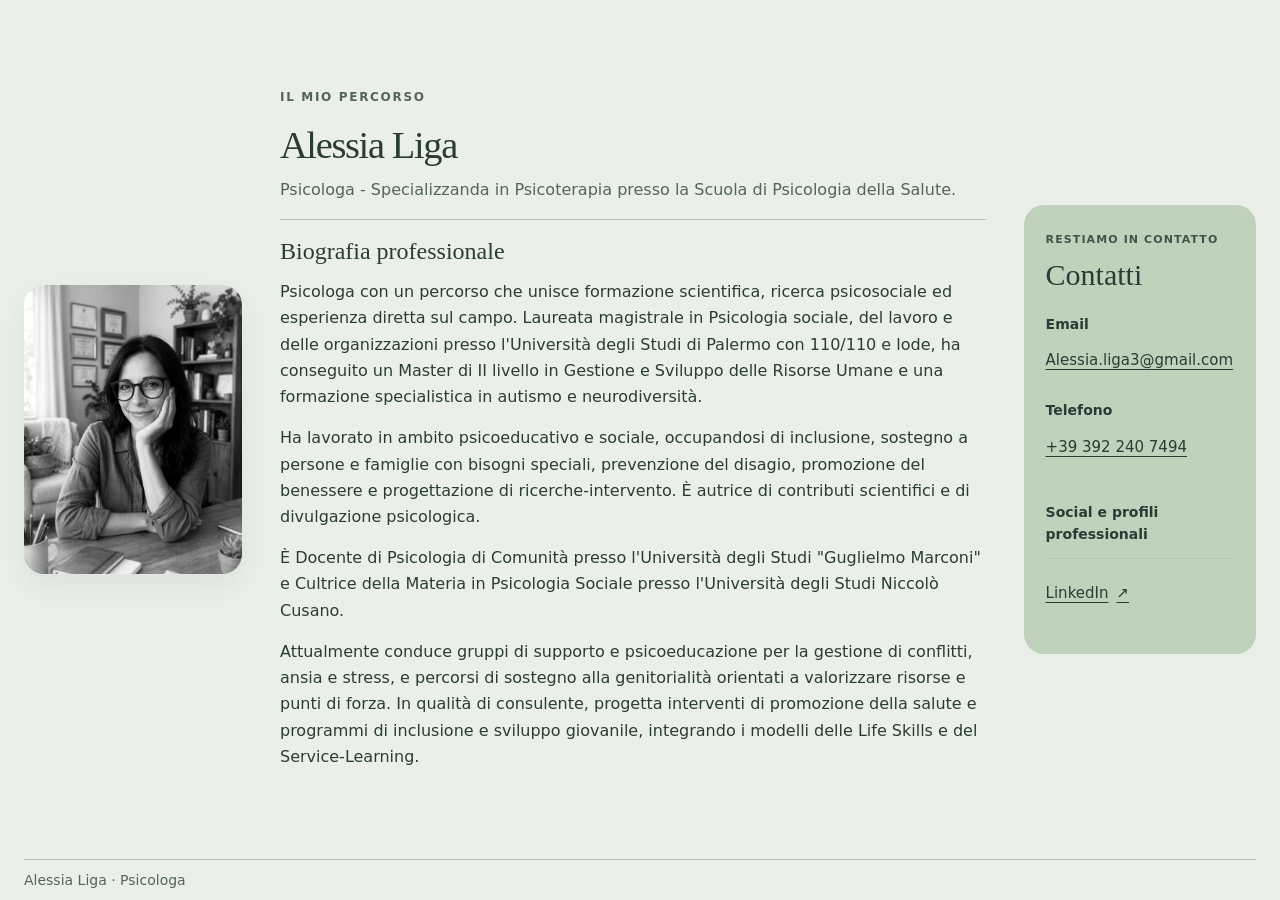
==== commit 5a1da391: "Remove back-to-top footer link" ====
--- a/src/main/resources/static/index.html
+++ b/src/main/resources/static/index.html
@@ -49,7 +49,6 @@
 
     <footer class="site-footer page-width">
         <p>Alessia Liga <span aria-hidden="true">·</span> Psicologa</p>
-        <a href="#nome">Torna all’inizio <span aria-hidden="true">↑</span></a>
     </footer>
 
 </body>
--- a/src/main/resources/static/assets/css/style.css
+++ b/src/main/resources/static/assets/css/style.css
@@ -1,11 +1,11 @@
 :root {
     color-scheme: light;
-    --background: #faf8f4;
-    --surface: #eaf0e9;
+    --background: #eaf0e9;
+    --surface: #c0d2bc;
     --text: #293c35;
     --muted: #53645d;
     --accent: #456454;
-    --border: #d8e0d8;
+    --border: #b5c7b1;
     font-family: system-ui, -apple-system, "Segoe UI", sans-serif;
     color: var(--text);
     background: var(--background);
@@ -34,14 +34,15 @@
 
 .profile {
     display: grid;
-    grid-template-columns: clamp(8rem, 12vw, 11rem) minmax(0, 1fr) 14.5rem;
-    gap: clamp(1.25rem, 2.5vw, 2rem);
+    grid-template-columns: clamp(10rem, 17vw, 14rem) minmax(0, 1fr) 14.5rem;
+    gap: clamp(1.5rem, 3vw, 3rem);
     align-items: start;
     padding-block: clamp(1rem, 3vh, 2.5rem);
     flex: 1;
 }
 .profile > * { min-width: 0; }
-.portrait { width: 100%; max-width: 10.5rem; margin: 0; }
+.portrait { width: 100%; max-width: 14rem; margin: 0; align-self: center; }
+.biography { align-self: center; }
 .portrait img {
     display: block;
     width: 100%;
@@ -72,8 +73,9 @@
 .biography section p { font-size: 1rem; line-height: 1.65; margin: 0 0 .9rem; }
 .biography section p:last-child { margin-bottom: 0; }
 
-.contacts { padding: 1.6rem 1.35rem; border-radius: 1.25rem; background: var(--surface); overflow-wrap: anywhere; }
-.contacts .eyebrow { font-size: .6875rem; letter-spacing: .1em; margin-bottom: .6rem; }
+.contacts { align-self: center; padding: 1.6rem 1.35rem; border-radius: 1.25rem; background: var(--surface); overflow-wrap: anywhere; }
+.contacts a { color: var(--text); }
+.contacts .eyebrow { color: #43534b; font-size: .6875rem; letter-spacing: .1em; margin-bottom: .6rem; }
 .contacts h2 { font-size: 1.875rem; margin: 0 0 1rem; }
 .contact-list { margin: 1.5rem 0 2rem; }
 .contact-list > div + div { margin-top: 1.25rem; }
@@ -86,17 +88,17 @@
 
 .site-footer { display: flex; justify-content: space-between; align-items: center; flex-wrap: wrap; gap: 1rem; padding-block: .75rem; border-top: 1px solid var(--border); font-size: .875rem; color: var(--muted); }
 .site-footer p { margin: 0; }
-.site-footer a { display: inline-flex; align-items: center; gap: .75rem; min-height: 44px; }
 
 @media (max-width: 62rem) {
     .profile { grid-template-columns: minmax(0, 1fr); gap: 1.5rem; }
-    .portrait { width: min(65%, 10rem); margin-inline: auto; }
+    .portrait { width: min(70%, 13rem); margin-inline: auto; }
+    .biography section { display: block; }
     .biography section p { line-height: 1.55; }
     .site-footer { align-items: flex-start; }
 }
 
 @media (min-width: 62.01rem) and (max-height: 720px), (min-width: 62.01rem) and (max-width: 75rem) {
-    .profile { padding-block: 1rem; gap: 1.25rem; }
+    .profile { padding-block: 1rem; }
     .profile-heading { padding-bottom: .6rem; margin-bottom: .6rem; }
     h1 { font-size: 2rem; margin-bottom: .5rem; }
     .eyebrow { margin-bottom: .4rem; }
@@ -106,7 +108,7 @@
 }
 
 @media (min-width: 62.01rem) and (max-width: 75rem) {
-    .profile { grid-template-columns: 7.5rem minmax(0, 1fr) 13.5rem; gap: 1rem; }
+    .profile { grid-template-columns: 10rem minmax(0, 1fr) 13.5rem; gap: 1.5rem; }
 }
 
 @media (prefers-reduced-motion: no-preference) {
@@ -114,7 +116,7 @@
 }
 
 @media print {
-    .skip-link, .site-footer a { display: none; }
+    .skip-link { display: none; }
     .page-width { width: 100%; }
     .profile { display: block; padding: 0; }
     .portrait { width: 10rem; margin: 0 0 2rem; }
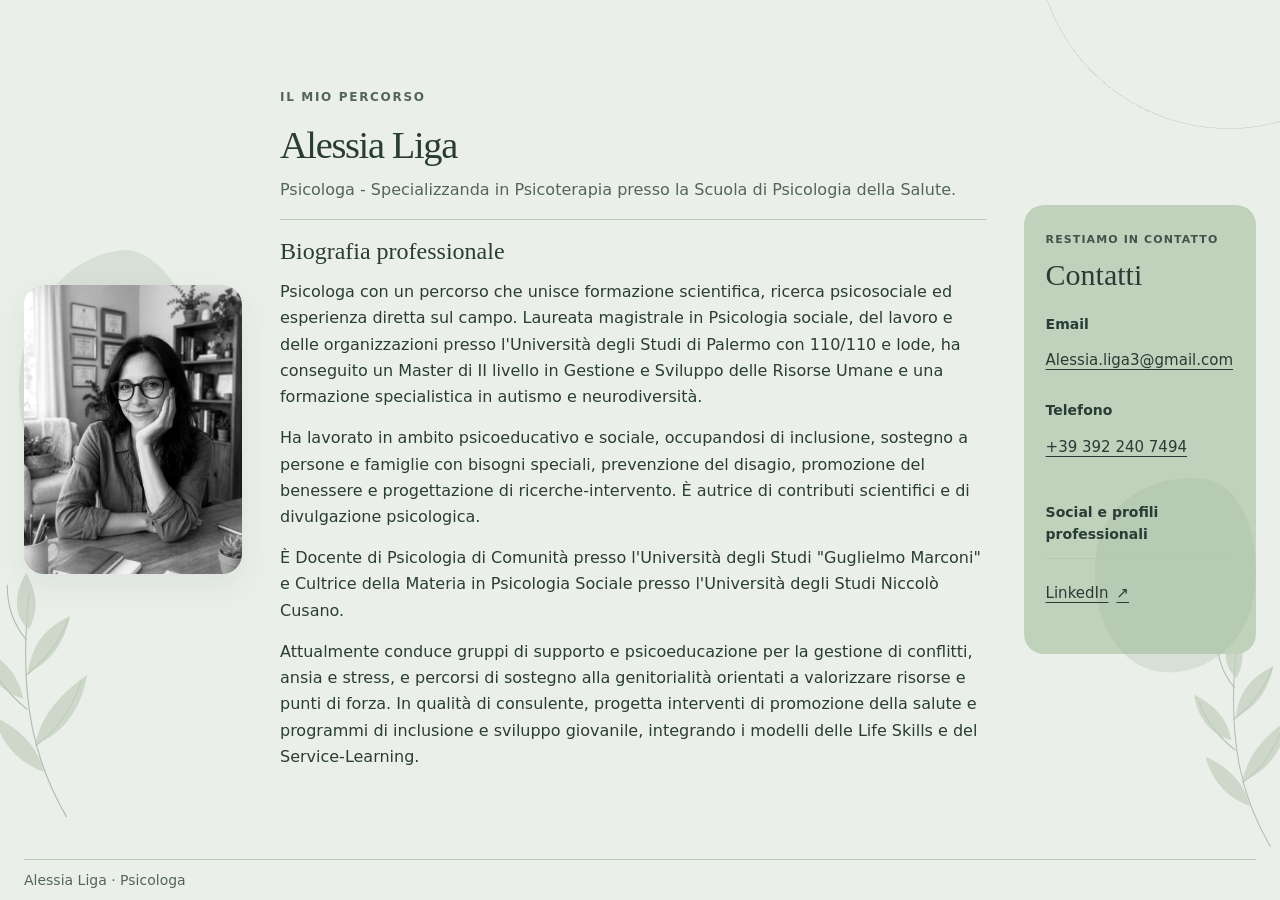
==== commit 034df091: "Add subtle botanical and geometric background decorations" ====
--- a/src/main/resources/static/index.html
+++ b/src/main/resources/static/index.html
@@ -6,6 +6,7 @@
     <meta name="description" content="Alessia Liga, Psicologa e Specializzanda in Psicoterapia presso la Scuola di Psicologia della Salute. Biografia professionale e contatti.">
     <title>Alessia Liga | Psicologa</title>
     <link rel="stylesheet" href="assets/css/style.css">
+    <link rel="stylesheet" href="assets/css/decorations.css">
 </head>
 
 <body>
--- a/src/main/resources/static/assets/css/decorations.css
+++ b/src/main/resources/static/assets/css/decorations.css
@@ -0,0 +1,80 @@
+/* Decorative layer only: no changes to typography, grid or content spacing. */
+body {
+    position: relative;
+    isolation: isolate;
+}
+
+body::before,
+body::after {
+    content: "";
+    position: fixed;
+    z-index: -1;
+    pointer-events: none;
+}
+
+/* Fine botanical silhouettes along the outer edges. */
+body::before {
+    inset: 0;
+    background-image: url("../images/botanical.svg"), url("../images/botanical.svg");
+    background-repeat: no-repeat;
+    background-size: clamp(5rem, 10vw, 10rem) auto, clamp(5rem, 9vw, 9rem) auto;
+    background-position: left -1.5rem bottom 12%, right -1.5rem bottom 3rem;
+    opacity: .5;
+}
+
+/* An open ring, cropped at the edge, keeps the background light. */
+body::after {
+    inset: 0;
+    background: radial-gradient(circle at 96% -4rem,
+        transparent 12rem, rgb(112 139 115 / 18%) 12rem,
+        rgb(112 139 115 / 18%) calc(12rem + 1px), transparent calc(12rem + 1px));
+}
+
+.portrait,
+.contacts {
+    position: relative;
+    isolation: isolate;
+}
+
+.portrait::before,
+.contacts::before {
+    content: "";
+    position: absolute;
+    z-index: -1;
+    pointer-events: none;
+    background: rgb(156 177 152 / 24%);
+}
+
+.portrait::before {
+    inset: -2rem 18% 17% -.4rem;
+    border-radius: 65% 35% 56% 44% / 55% 42% 58% 45%;
+    transform: rotate(-8deg);
+}
+
+.contacts::before {
+    width: 70%;
+    height: 44%;
+    right: 0;
+    bottom: -1.2rem;
+    border-radius: 60% 40% 52% 48% / 44% 55% 45% 56%;
+    transform: rotate(8deg);
+}
+
+@media (max-width: 62rem) {
+    body::before {
+        background-size: 5rem auto, 5rem auto;
+        background-position: left -1.7rem top 7rem, right -1.7rem bottom 2.5rem;
+        opacity: .38;
+    }
+    body::after {
+        background: radial-gradient(circle at 100% -2rem,
+            transparent 7rem, rgb(112 139 115 / 18%) 7rem,
+            rgb(112 139 115 / 18%) calc(7rem + 1px), transparent calc(7rem + 1px));
+    }
+    .portrait::before { inset: -1rem 12% 12% -.8rem; }
+    .contacts::before { right: 0; bottom: -.6rem; }
+}
+
+@media print, (forced-colors: active) {
+    body::before, body::after, .portrait::before, .contacts::before { display: none; }
+}
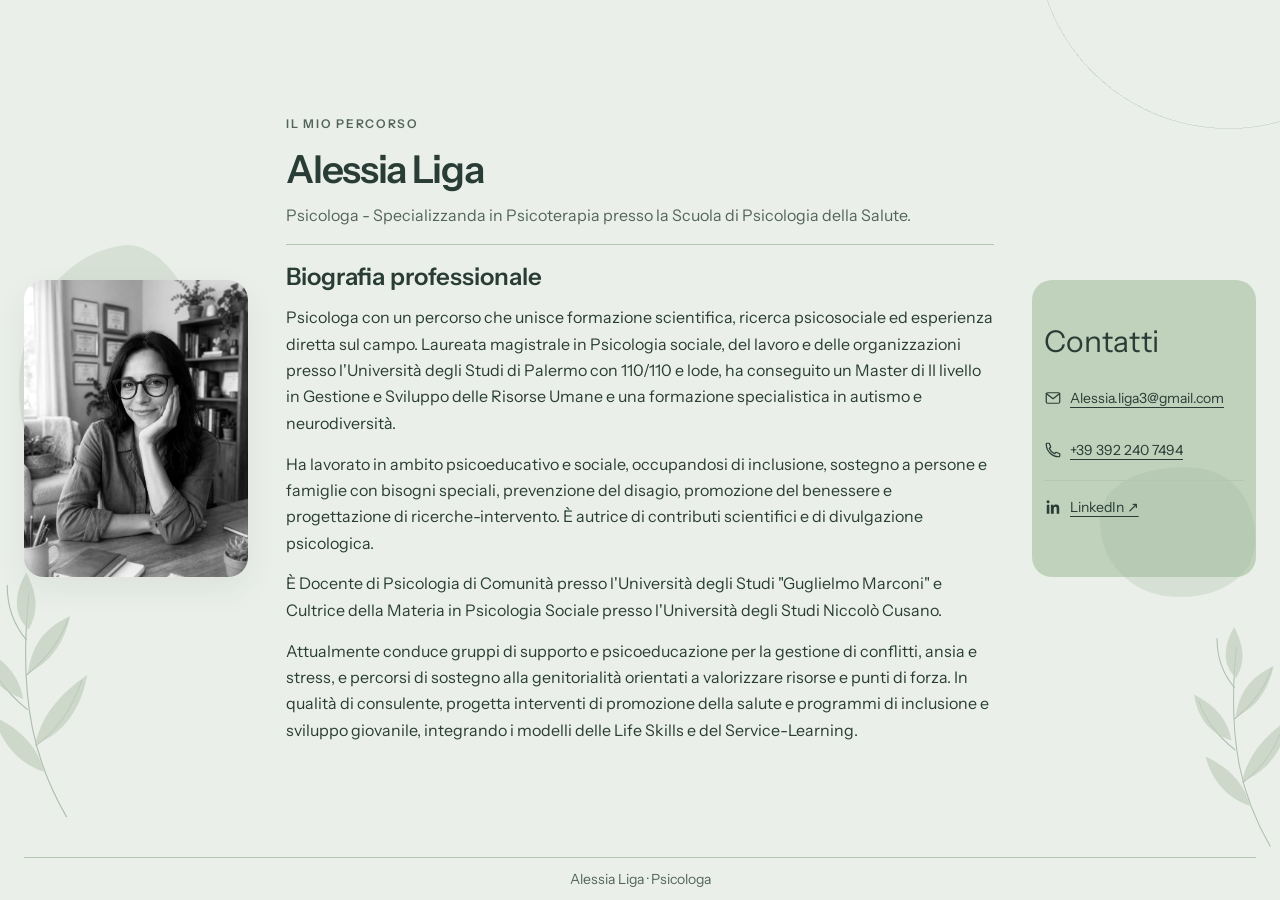
==== commit 0afc1378: "Finalize Instrument Sans typography and symmetric contact panel" ====
--- a/src/main/resources/static/index.html
+++ b/src/main/resources/static/index.html
@@ -35,15 +35,22 @@
         </article>
 
         <aside class="contacts" id="contatti" aria-labelledby="titolo-contatti" tabindex="-1">
-            <p class="eyebrow">Restiamo in contatto</p>
             <h2 id="titolo-contatti">Contatti</h2>
             <dl class="contact-list">
-                <div><dt>Email</dt><dd><a href="mailto:Alessia.liga3@gmail.com">Alessia.liga3@gmail.com</a></dd></div>
-                <div><dt>Telefono</dt><dd><a href="tel:+393922407494">+39 392 240 7494</a></dd></div>
+                <div>
+                    <dt><span class="sr-only">Email</span><svg class="contact-icon" aria-hidden="true" focusable="false" viewBox="0 0 24 24" fill="none" stroke="currentColor" stroke-width="1.6" stroke-linecap="round" stroke-linejoin="round"><rect x="3" y="5" width="18" height="14" rx="2"/><path d="m3 6 9 7 9-7"/></svg></dt>
+                    <dd><a href="mailto:Alessia.liga3@gmail.com" aria-label="Scrivi a Alessia.liga3@gmail.com">Alessia.liga3@gmail.com</a></dd>
+                </div>
+                <div>
+                    <dt><span class="sr-only">Telefono</span><svg class="contact-icon" aria-hidden="true" focusable="false" viewBox="0 0 24 24" fill="none" stroke="currentColor" stroke-width="1.6" stroke-linecap="round" stroke-linejoin="round"><path d="M7 3H4a1 1 0 0 0-1 1c0 9.4 7.6 17 17 17a1 1 0 0 0 1-1v-3l-5-2-2 2a15 15 0 0 1-7-7l2-2-2-5Z"/></svg></dt>
+                    <dd><a href="tel:+393922407494" aria-label="Chiama il +39 392 240 7494">+39 392 240 7494</a></dd>
+                </div>
             </dl>
-            <h3>Social e profili professionali</h3>
-            <ul class="social-list">
-                <li><a href="https://www.linkedin.com/in/alessia-liga-a057b985/">LinkedIn <span aria-hidden="true">↗</span></a></li>
+            <ul class="social-list" aria-label="Social e profili professionali">
+                <li>
+                    <svg class="contact-icon" aria-hidden="true" focusable="false" viewBox="0 0 24 24" fill="currentColor"><path d="M5.4 3a2 2 0 1 0 0 4 2 2 0 0 0 0-4ZM3.7 9h3.4v12H3.7V9Zm5.5 0h3.3v1.6c.5-1 1.7-1.9 3.6-1.9 3.5 0 4.2 2.2 4.2 5.1V21h-3.4v-6.4c0-1.5 0-3-1.8-3s-2.1 1.4-2.1 2.9V21H9.2V9Z"/></svg>
+                    <a href="https://www.linkedin.com/in/alessia-liga-a057b985/" aria-label="Profilo LinkedIn di Alessia Liga">LinkedIn <span aria-hidden="true">↗</span></a>
+                </li>
             </ul>
         </aside>
     </main>
--- a/src/main/resources/static/assets/css/style.css
+++ b/src/main/resources/static/assets/css/style.css
@@ -1,3 +1,11 @@
+@font-face {
+    font-family: 'Instrument Sans';
+    font-style: normal;
+    font-weight: 400 600;
+    font-display: swap;
+    src: url('../fonts/instrument-sans-latin.woff2') format('woff2');
+}
+
 :root {
     color-scheme: light;
     --background: #eaf0e9;
@@ -6,7 +14,7 @@
     --muted: #53645d;
     --accent: #456454;
     --border: #b5c7b1;
-    font-family: system-ui, -apple-system, "Segoe UI", sans-serif;
+    font-family: "Instrument Sans", system-ui, -apple-system, "Segoe UI", sans-serif;
     color: var(--text);
     background: var(--background);
     font-synthesis: none;
@@ -34,7 +42,7 @@
 
 .profile {
     display: grid;
-    grid-template-columns: clamp(10rem, 17vw, 14rem) minmax(0, 1fr) 14.5rem;
+    grid-template-columns: 14rem minmax(0, 1fr) 14rem;
     gap: clamp(1.5rem, 3vw, 3rem);
     align-items: start;
     padding-block: clamp(1rem, 3vh, 2.5rem);
@@ -60,7 +68,8 @@
     text-transform: uppercase;
     line-height: 1.6;
 }
-h1, h2 { font-family: Georgia, "Times New Roman", serif; font-weight: 400; }
+h1, h2 { font-family: "Instrument Sans", system-ui, sans-serif; font-weight: 400; }
+h1, .biography h2 { font-weight: 600; }
 h1 {
     margin: 0 0 .75rem;
     font-size: clamp(2rem, 3vw, 2.75rem);
@@ -91,7 +100,7 @@
 
 @media (max-width: 62rem) {
     .profile { grid-template-columns: minmax(0, 1fr); gap: 1.5rem; }
-    .portrait { width: min(70%, 13rem); margin-inline: auto; }
+    .portrait, .contacts { width: min(100%, 14rem); margin-inline: auto; }
     .biography section { display: block; }
     .biography section p { line-height: 1.55; }
     .site-footer { align-items: flex-start; }
@@ -108,7 +117,7 @@
 }
 
 @media (min-width: 62.01rem) and (max-width: 75rem) {
-    .profile { grid-template-columns: 10rem minmax(0, 1fr) 13.5rem; gap: 1.5rem; }
+    .profile { grid-template-columns: 13.5rem minmax(0, 1fr) 13.5rem; gap: 1.5rem; }
 }
 
 @media (prefers-reduced-motion: no-preference) {
@@ -122,3 +131,23 @@
     .portrait { width: 10rem; margin: 0 0 2rem; }
     .contacts { margin-top: 2rem; break-inside: avoid; }
 }
+
+/* Icons have accessible labels; future contact methods reuse the same row. */
+.sr-only { position: absolute; width: 1px; height: 1px; padding: 0; margin: -1px; overflow: hidden; clip-path: inset(50%); white-space: nowrap; border: 0; }
+.contact-list > div, .social-list li { display: grid; grid-template-columns: 1.125rem minmax(0, 1fr); align-items: center; gap: .5rem; }
+.contact-list dt { margin: 0; }
+.contact-icon { display: block; width: 1.25rem; height: 1.25rem; color: var(--text); }
+.contact-list a, .social-list a { display: block; align-content: center; overflow-wrap: anywhere; }
+.site-footer { justify-content: center; text-align: center; }
+
+/* The contact panel shares the portrait's proportions and column width. */
+.contacts { width: 100%; max-width: 14rem; aspect-ratio: 1207 / 1600; padding: .75rem; display: flex; flex-direction: column; justify-content: center; }
+.contacts > * { flex-shrink: 0; }
+.contacts h2 { margin-bottom: .5rem; }
+.contact-list { margin: .5rem 0; }
+.contact-list > div + div { margin-top: .5rem; }
+.contact-list dd, .social-list li { font-size: .875rem; }
+.social-list { margin: 0; }
+.social-list li { padding-block: .25rem; }
+.contact-icon { width: 1.125rem; height: 1.125rem; }
+.contact-list a, .social-list a { white-space: nowrap; overflow-wrap: normal; }
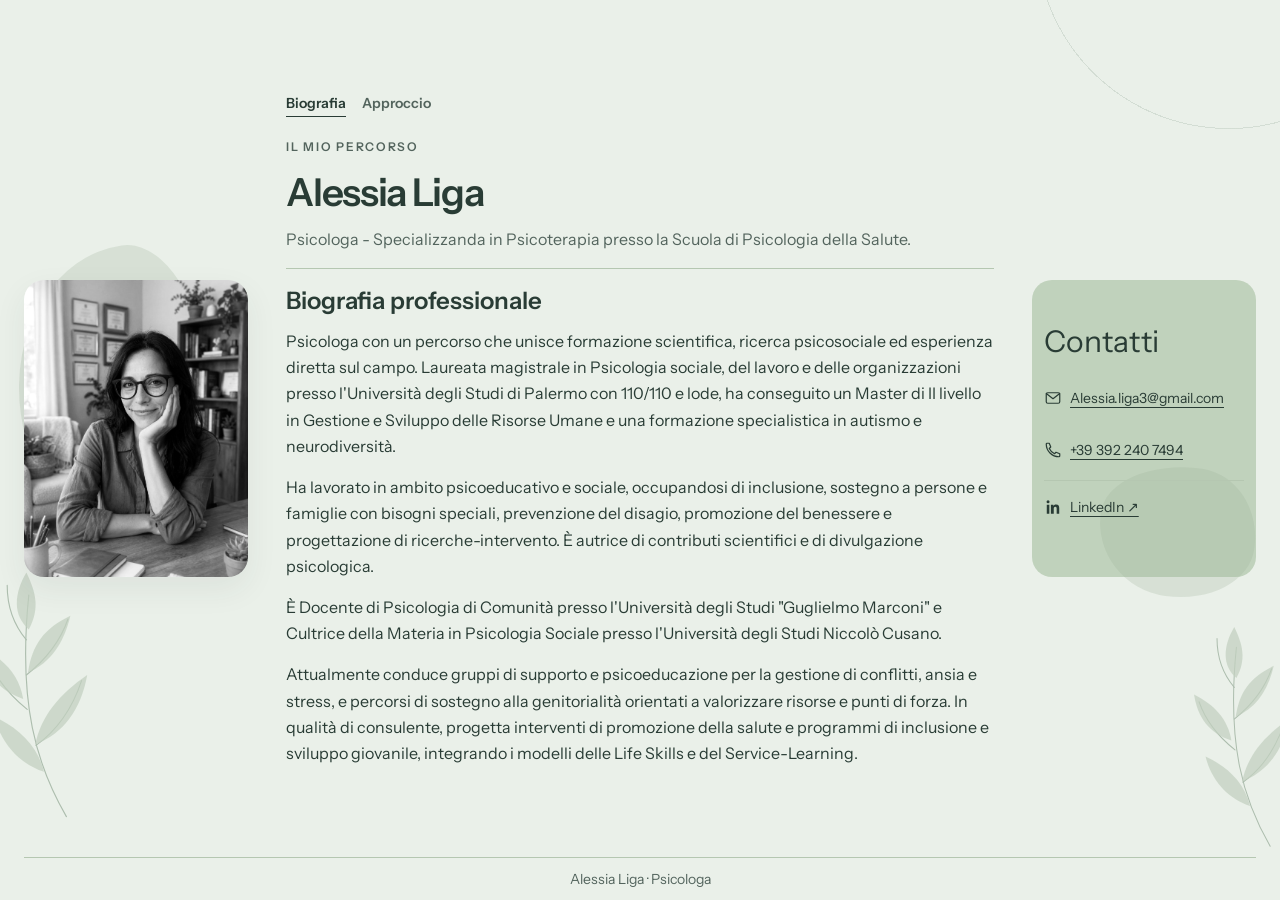
==== commit fa652827: "Add approach page and section navigation" ====
--- a/src/main/resources/static/index.html
+++ b/src/main/resources/static/index.html
@@ -3,15 +3,15 @@
 <head>
     <meta charset="UTF-8">
     <meta name="viewport" content="width=device-width, initial-scale=1.0">
-    <meta name="description" content="Alessia Liga, Psicologa e Specializzanda in Psicoterapia presso la Scuola di Psicologia della Salute. Biografia professionale e contatti.">
-    <title>Alessia Liga | Psicologa</title>
+    <meta name="description" content="Biografia professionale di Alessia Liga, Psicologa e Specializzanda in Psicoterapia presso la Scuola di Psicologia della Salute.">
+    <title>Biografia | Alessia Liga, Psicologa</title>
     <link rel="stylesheet" href="assets/css/style.css">
     <link rel="stylesheet" href="assets/css/decorations.css">
 </head>
 
 <body>
 
-    <a class="skip-link" href="#biografia">Vai alla biografia</a>
+    <a class="skip-link" href="#contenuto-pagina">Vai al contenuto</a>
 
 <main class="profile page-width" id="contenuto">
         <figure class="portrait">
@@ -20,12 +20,16 @@
 
         <article class="biography" aria-labelledby="nome">
             <header class="profile-heading">
+                <nav class="section-navigation" aria-label="Sezioni del sito">
+                    <a href="index.html" aria-current="page">Biografia</a>
+                    <a href="approccio.html">Approccio</a>
+                </nav>
                 <p class="eyebrow">Il mio percorso</p>
                 <h1 id="nome">Alessia Liga</h1>
                 <p class="qualification">Psicologa - Specializzanda in Psicoterapia presso la Scuola di Psicologia della Salute.</p>
             </header>
 
-            <section id="biografia" aria-labelledby="titolo-biografia" tabindex="-1">
+            <section id="contenuto-pagina" aria-labelledby="titolo-biografia" tabindex="-1">
                 <h2 id="titolo-biografia">Biografia professionale</h2>
                 <p>Psicologa con un percorso che unisce formazione scientifica, ricerca psicosociale ed esperienza diretta sul campo. Laureata magistrale in Psicologia sociale, del lavoro e delle organizzazioni presso l'Università degli Studi di Palermo con 110/110 e lode, ha conseguito un Master di II livello in Gestione e Sviluppo delle Risorse Umane e una formazione specialistica in autismo e neurodiversità.</p>
                 <p>Ha lavorato in ambito psicoeducativo e sociale, occupandosi di inclusione, sostegno a persone e famiglie con bisogni speciali, prevenzione del disagio, promozione del benessere e progettazione di ricerche-intervento. È autrice di contributi scientifici e di divulgazione psicologica.</p>
--- a/src/main/resources/static/assets/css/style.css
+++ b/src/main/resources/static/assets/css/style.css
@@ -78,6 +78,25 @@
 }
 .qualification { margin: 0; color: var(--muted); font-size: 1rem; line-height: 1.55; }
 .profile-heading { padding-bottom: 1rem; margin-bottom: 1rem; border-bottom: 1px solid var(--border); }
+.section-navigation {
+    display: flex;
+    align-items: center;
+    gap: 1rem;
+    margin: 0 0 1.25rem;
+    font-size: .875rem;
+    font-weight: 600;
+}
+.section-navigation a {
+    padding-block: .25rem;
+    text-decoration: none;
+    color: var(--muted);
+    border-bottom: 1px solid transparent;
+}
+.section-navigation a[aria-current="page"] {
+    color: var(--text);
+    border-color: currentColor;
+}
+.section-navigation a:hover { color: var(--text); }
 .biography h2 { font-size: 1.5rem; margin: 0 0 .75rem; line-height: 1.3; }
 .biography section p { font-size: 1rem; line-height: 1.65; margin: 0 0 .9rem; }
 .biography section p:last-child { margin-bottom: 0; }
@@ -109,6 +128,7 @@
 @media (min-width: 62.01rem) and (max-height: 720px), (min-width: 62.01rem) and (max-width: 75rem) {
     .profile { padding-block: 1rem; }
     .profile-heading { padding-bottom: .6rem; margin-bottom: .6rem; }
+    .section-navigation { margin-bottom: .65rem; }
     h1 { font-size: 2rem; margin-bottom: .5rem; }
     .eyebrow { margin-bottom: .4rem; }
     .biography h2 { margin-bottom: .6rem; font-size: 1.3rem; }
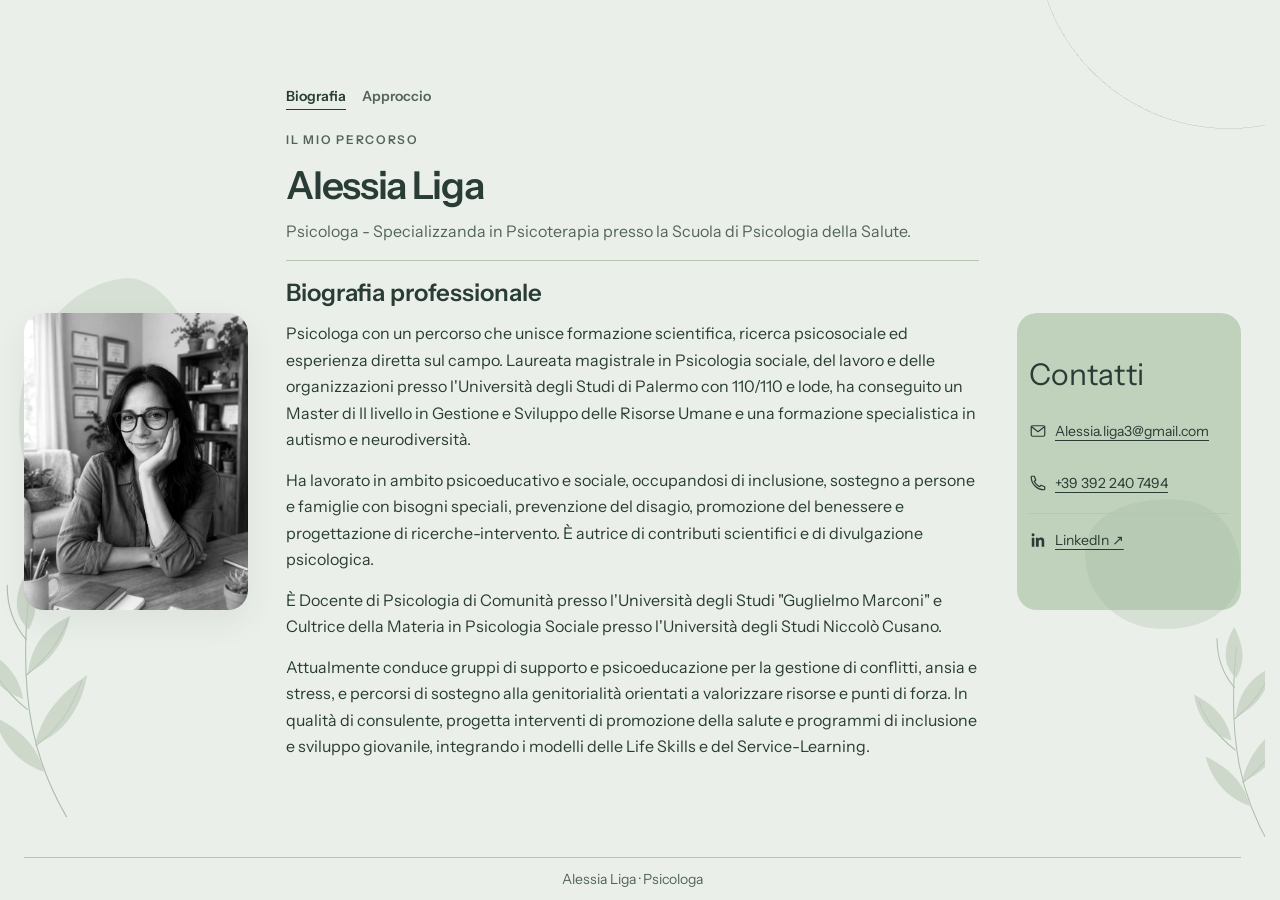
==== commit f9b0464a: "Keep shared layout fixed between profile pages" ====
--- a/src/main/resources/static/index.html
+++ b/src/main/resources/static/index.html
@@ -5,7 +5,7 @@
     <meta name="viewport" content="width=device-width, initial-scale=1.0">
     <meta name="description" content="Biografia professionale di Alessia Liga, Psicologa e Specializzanda in Psicoterapia presso la Scuola di Psicologia della Salute.">
     <title>Biografia | Alessia Liga, Psicologa</title>
-    <link rel="stylesheet" href="assets/css/style.css">
+    <link rel="stylesheet" href="assets/css/style.css?v=4">
     <link rel="stylesheet" href="assets/css/decorations.css">
 </head>
 
--- a/src/main/resources/static/assets/css/style.css
+++ b/src/main/resources/static/assets/css/style.css
@@ -21,6 +21,7 @@
 }
 
 * { box-sizing: border-box; }
+html { scrollbar-gutter: stable; }
 body { margin: 0; min-height: 100svh; display: flex; flex-direction: column; }
 a { color: var(--accent); text-underline-offset: .25em; }
 a:hover { text-decoration-thickness: 2px; }
@@ -117,9 +118,26 @@
 .site-footer { display: flex; justify-content: space-between; align-items: center; flex-wrap: wrap; gap: 1rem; padding-block: .75rem; border-top: 1px solid var(--border); font-size: .875rem; color: var(--muted); }
 .site-footer p { margin: 0; }
 
+/* Shared elements keep the same viewport position while the central copy scrolls. */
+@media (min-width: 62.01rem) {
+    .biography { align-self: start; padding-top: 3.5rem; }
+    .portrait, .contacts {
+        align-self: start;
+        position: sticky;
+        top: calc(50svh - 10.25rem);
+    }
+}
+
 @media (max-width: 62rem) {
     .profile { grid-template-columns: minmax(0, 1fr); gap: 1.5rem; }
+    .portrait { order: 1; }
+    .biography { display: contents; }
+    .profile-heading { order: 2; }
+    .contacts { order: 3; }
+    .biography section { order: 4; }
     .portrait, .contacts { width: min(100%, 14rem); margin-inline: auto; }
+    .portrait, .contacts { position: relative; top: auto; }
+    .biography { padding-top: 0; }
     .biography section { display: block; }
     .biography section p { line-height: 1.55; }
     .site-footer { align-items: flex-start; }
